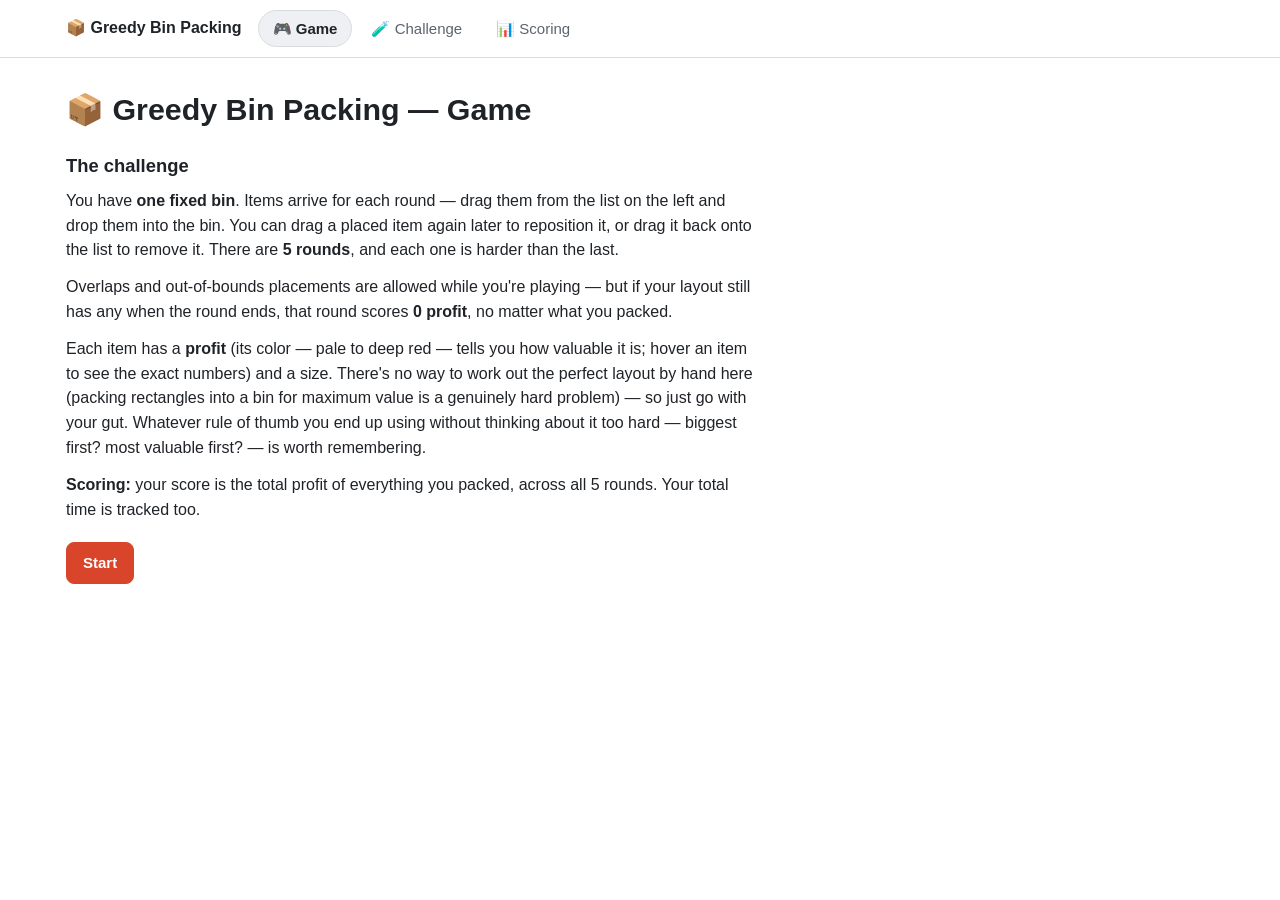
==== Greedy_BinPacking_HTML/index.html @ df050a49 "Add static HTML version of the bin packing app for GitHub Pages Runs entirely in each student's brow" ====
<!doctype html>
<html lang="en">
<head>
  <meta charset="utf-8" />
  <meta name="viewport" content="width=device-width, initial-scale=1" />
  <title>Greedy Bin Packing</title>
  <meta name="description" content="A 2D bin-packing game for discovering greedy heuristics, plus an instance generator and grader for offline solutions." />
  <link rel="icon" href="data:image/svg+xml,<svg xmlns='http://www.w3.org/2000/svg' viewBox='0 0 100 100'><text y='.9em' font-size='90'>📦</text></svg>" />
  <link rel="stylesheet" href="css/style.css" />
  <script defer src="vendor/xlsx.full.min.js"></script>
  <script defer src="vendor/plotly-basic.min.js"></script>
  <script defer src="js/rng.js"></script>
  <script defer src="js/game_logic.js"></script>
  <script defer src="js/excel_io.js"></script>
  <script defer src="js/plotting.js"></script>
  <script defer src="js/board.js"></script>
  <script defer src="js/app.js"></script>
</head>
<body>
  <header class="topbar">
    <div class="topbar-inner">
      <span class="brand">📦 Greedy Bin Packing</span>
      <nav class="modes" role="tablist" aria-label="Mode">
        <button role="tab" data-mode="game" aria-selected="true">🎮 Game</button>
        <button role="tab" data-mode="challenge" aria-selected="false">🧪 Challenge</button>
        <button role="tab" data-mode="scoring" aria-selected="false">📊 Scoring</button>
      </nav>
    </div>
  </header>

  <main>
    <!-- ───────────────────────────── Game ───────────────────────────── -->
    <section id="mode-game" class="mode" role="tabpanel">
      <h1>📦 Greedy Bin Packing — Game</h1>

      <div id="game-intro" class="phase">
        <div class="prose">
          <h3>The challenge</h3>
          <p>You have <strong>one fixed bin</strong>. Items arrive for each round — drag them from
          the list on the left and drop them into the bin. You can drag a placed
          item again later to reposition it, or drag it back onto the list to
          remove it. There are <strong>5 rounds</strong>, and each one is harder than the last.</p>
          <p>Overlaps and out-of-bounds placements are allowed while you're playing —
          but if your layout still has any when the round ends, that round scores
          <strong>0 profit</strong>, no matter what you packed.</p>
          <p>Each item has a <strong>profit</strong> (its color — pale to deep red — tells you how
          valuable it is; hover an item to see the exact numbers) and a size. There's
          no way to work out the perfect layout by hand here (packing rectangles
          into a bin for maximum value is a genuinely hard problem) — so just go
          with your gut. Whatever rule of thumb you end up using without thinking
          about it too hard — biggest first? most valuable first? — is worth
          remembering.</p>
          <p><strong>Scoring:</strong> your score is the total profit of everything you packed,
          across all 5 rounds. Your total time is tracked too.</p>
        </div>
        <button id="game-start" class="btn primary">Start</button>
      </div>

      <div id="game-playing" class="phase" hidden>
        <h2 id="round-title">Round 1 of 5</h2>
        <div class="metrics">
          <div class="metric"><div class="metric-label">Elapsed</div><div class="metric-value" id="m-elapsed">0s</div></div>
          <div class="metric"><div class="metric-label">Profit so far</div><div class="metric-value" id="m-profit">0</div></div>
          <div class="metric"><div class="metric-label">Utilization</div><div class="metric-value" id="m-util">0%</div></div>
        </div>
        <p class="caption">Drag a card from the list into the bin. Once placed, drag an item to move
          it, click ⟳ to rotate it, or click ✕ to remove it. Hover a card to see its
          profit and size.</p>
        <div class="board-scroll"><div id="board"></div></div>
        <label id="confirm-wrap" class="checkbox" hidden>
          <input type="checkbox" id="confirm-infeasible" />
          I understand this round will score 0 profit because of the overlap/out-of-bounds items above
        </label>
        <button id="game-next" class="btn primary">Next round</button>
      </div>

      <div id="game-final" class="phase" hidden>
        <h2>🏁 Final report</h2>
        <div class="metrics">
          <div class="metric"><div class="metric-label">Total score (profit)</div><div class="metric-value" id="f-score"></div></div>
          <div class="metric"><div class="metric-label">Total time</div><div class="metric-value" id="f-time"></div></div>
          <div class="metric"><div class="metric-label">Avg. utilization</div><div class="metric-value" id="f-util"></div></div>
        </div>
        <div class="table-wrap"><table id="final-table"></table></div>
        <div id="final-chart" class="chart"></div>
        <div class="row">
          <button id="dl-results" class="btn">Download my results (.xlsx)</button>
          <button id="play-again" class="btn">Play again</button>
        </div>
      </div>
    </section>

    <!-- ─────────────────────────── Challenge ─────────────────────────── -->
    <section id="mode-challenge" class="mode" role="tabpanel" hidden>
      <h1>🧪 Challenge Mode — Instance Generator</h1>
      <div class="prose">
        <p>Generate a batch of bin-packing instances to solve <strong>offline</strong> with your own
        code. Same rules as the game: one fixed bin per instance, pack items to
        maximize profit, no overlaps or out-of-bounds placements allowed.</p>
        <p>Pick a <strong>seed</strong> so your batch is reproducible, a <strong>difficulty</strong> level (higher
        = more items, a bigger bin, and tighter capacity — difficulty 10 means
        hundreds of items, well past anything solvable by hand), and how many
        instances you want bundled into one file.</p>
      </div>
      <div class="inputs">
        <label class="field"><span>Seed / code</span>
          <input type="number" id="c-seed" min="0" step="1" value="42" inputmode="numeric" /></label>
        <label class="field"><span>Difficulty <output id="c-diff-out">5</output></span>
          <input type="range" id="c-diff" min="1" max="10" step="1" value="5" /></label>
        <label class="field"><span>Number of instances</span>
          <input type="number" id="c-n" min="1" max="50" step="1" value="10" inputmode="numeric" /></label>
      </div>
      <button id="c-generate" class="btn primary">Generate instances</button>
      <div id="c-result" hidden>
        <div class="alert success" id="c-summary"></div>
        <button id="c-download" class="btn primary">Download instances (.xlsx)</button>
        <p class="caption">One row per item, with blank x, y, and rotated columns. Fill those in
          (TRUE/FALSE for rotated) for whichever items your algorithm decides to
          pack, and leave them blank for anything you skip — then upload this same
          file, filled in, to Scoring mode to get graded.</p>
      </div>
    </section>

    <!-- ──────────────────────────── Scoring ──────────────────────────── -->
    <section id="mode-scoring" class="mode" role="tabpanel" hidden>
      <h1>📊 Scoring Mode — Grade a Submission</h1>
      <div class="prose">
        <p>Upload your completed instances file (the one from Challenge mode, with the
        x/y/rotated columns filled in offline). Each instance is graded
        independently — an instance with any overlapping or out-of-bounds item
        scores <strong>0 profit</strong>, regardless of what else was packed correctly.</p>
        <p>The file is also checked against the signature recorded when it was
        generated, to flag whether the underlying instance data (bin size, item
        dimensions, profits) was altered.</p>
      </div>
      <label class="field"><span>Completed instances file (.xlsx)</span>
        <input type="file" id="s-file" accept=".xlsx" /></label>
      <button id="s-score" class="btn primary" disabled>Score submission</button>
      <div id="s-error" class="alert error" hidden></div>
      <div id="s-results" hidden>
        <div id="s-integrity" class="alert"></div>
        <div class="metrics four">
          <div class="metric"><div class="metric-label">Total score</div><div class="metric-value" id="s-total"></div></div>
          <div class="metric"><div class="metric-label">Potential</div><div class="metric-value" id="s-potential"></div></div>
          <div class="metric"><div class="metric-label">Feasible instances</div><div class="metric-value" id="s-feasible"></div></div>
          <div class="metric"><div class="metric-label">Avg. utilization</div><div class="metric-value" id="s-util"></div></div>
        </div>
        <div class="table-wrap"><table id="s-table"></table></div>
        <button id="s-dl-report" class="btn">Download report (.txt)</button>
        <h3>Inspect a solution</h3>
        <label class="field"><span>Instance to plot</span><select id="s-select"></select></label>
        <div id="s-infeasible" class="alert error" hidden>This instance's solution is infeasible (overlap or out-of-bounds) — scored 0 profit.</div>
        <div id="s-plot" class="chart"></div>
      </div>
    </section>
  </main>

  <div id="toast-stack" aria-live="polite"></div>
  <noscript><p class="alert error">This page needs JavaScript to run.</p></noscript>
</body>
</html>
---- Greedy_BinPacking_HTML/css/style.css ----
:root {
  --bg: #ffffff;
  --surface: #f6f7f9;
  --surface-2: #eef0f3;
  --text: #1f2328;
  --muted: #5d6470;
  --border: #d8dce2;
  --accent: #d9452b;
  --accent-text: #ffffff;
  --success-bg: #e7f5ea;
  --success-text: #1d6b33;
  --error-bg: #fdeceb;
  --error-text: #9c2a1f;
  --info-bg: #e8f0fb;
  --info-text: #1f4f8f;
  --focus: #2f6fdd;
  --radius: 8px;
  color-scheme: light;
}
@media (prefers-color-scheme: dark) {
  :root {
    --bg: #15171a;
    --surface: #1e2125;
    --surface-2: #272b30;
    --text: #e8eaed;
    --muted: #a0a7b1;
    --border: #363b42;
    --accent: #ef6a4f;
    --accent-text: #15171a;
    --success-bg: #17311f;
    --success-text: #8fd6a2;
    --error-bg: #3a1c19;
    --error-text: #f3a69b;
    --info-bg: #172a45;
    --info-text: #9cc2f5;
    --focus: #7aa7f2;
    color-scheme: dark;
  }
}

* { box-sizing: border-box; }
html { -webkit-text-size-adjust: 100%; }
body {
  margin: 0;
  background: var(--bg);
  color: var(--text);
  font: 16px/1.55 -apple-system, BlinkMacSystemFont, "Segoe UI", Roboto, Helvetica, Arial, sans-serif;
}
[hidden] { display: none !important; }

.topbar {
  position: sticky; top: 0; z-index: 10;
  background: var(--bg);
  border-bottom: 1px solid var(--border);
}
.topbar-inner {
  max-width: 1180px; margin: 0 auto; padding: 10px 16px;
  display: flex; align-items: center; gap: 16px; flex-wrap: wrap;
}
.brand { font-weight: 700; }
.modes { display: flex; gap: 4px; flex-wrap: wrap; }
.modes button {
  font: inherit; font-size: 15px;
  border: 1px solid transparent; border-radius: 999px;
  background: transparent; color: var(--muted);
  padding: 6px 14px; cursor: pointer;
}
.modes button:hover { background: var(--surface); color: var(--text); }
.modes button[aria-selected="true"] { background: var(--surface-2); color: var(--text); border-color: var(--border); font-weight: 600; }

main { max-width: 1180px; margin: 0 auto; padding: 8px 16px 64px; }
h1 { font-size: 1.9rem; line-height: 1.25; margin: 24px 0 16px; }
h2 { font-size: 1.4rem; margin: 20px 0 12px; }
h3 { font-size: 1.15rem; margin: 24px 0 8px; }
.prose { max-width: 78ch; }
.prose p { margin: 0 0 12px; }
.caption { color: var(--muted); font-size: 14px; max-width: 90ch; }

.btn {
  font: inherit; font-size: 15px;
  display: inline-flex; align-items: center; gap: 6px;
  padding: 8px 16px; margin: 8px 8px 8px 0;
  border-radius: var(--radius); border: 1px solid var(--border);
  background: var(--bg); color: var(--text); cursor: pointer;
}
.btn:hover:not(:disabled) { background: var(--surface); }
.btn.primary { background: var(--accent); border-color: var(--accent); color: var(--accent-text); font-weight: 600; }
.btn.primary:hover:not(:disabled) { filter: brightness(1.07); background: var(--accent); }
.btn:disabled { opacity: 0.5; cursor: not-allowed; }
:focus-visible { outline: 2px solid var(--focus); outline-offset: 2px; }
.row { display: flex; flex-wrap: wrap; gap: 0 8px; }

.metrics { display: grid; grid-template-columns: repeat(3, minmax(0, 1fr)); gap: 12px; margin: 8px 0 16px; }
.metrics.four { grid-template-columns: repeat(4, minmax(0, 1fr)); }
@media (max-width: 640px) { .metrics, .metrics.four { grid-template-columns: repeat(2, minmax(0, 1fr)); } }
.metric-label { color: var(--muted); font-size: 14px; }
.metric-value { font-size: 1.9rem; font-weight: 600; font-variant-numeric: tabular-nums; line-height: 1.3; }

.field { display: flex; flex-direction: column; gap: 6px; margin: 8px 0; font-size: 14px; color: var(--muted); }
.field > span { display: flex; justify-content: space-between; gap: 8px; }
.field output { color: var(--text); font-weight: 600; }
input[type="number"], select, textarea {
  font: inherit; font-size: 15px; color: var(--text);
  background: var(--surface); border: 1px solid var(--border); border-radius: var(--radius);
  padding: 8px 10px; width: 100%;
}
input[type="range"] { width: 100%; accent-color: var(--accent); }
input[type="file"] { font: inherit; font-size: 14px; color: var(--text); }
textarea { resize: vertical; max-width: 90ch; }
.inputs { display: grid; grid-template-columns: repeat(3, minmax(0, 1fr)); gap: 16px; max-width: 900px; }
@media (max-width: 640px) { .inputs { grid-template-columns: 1fr; } }
.checkbox { display: flex; gap: 8px; align-items: flex-start; margin: 12px 0 4px; font-size: 15px; }
.checkbox input { margin-top: 4px; accent-color: var(--accent); }

.alert { padding: 12px 16px; border-radius: var(--radius); margin: 12px 0; font-size: 15px; }
.alert.success { background: var(--success-bg); color: var(--success-text); }
.alert.error { background: var(--error-bg); color: var(--error-text); }
.alert.info { background: var(--info-bg); color: var(--info-text); }

.table-wrap { overflow-x: auto; margin: 8px 0 16px; border: 1px solid var(--border); border-radius: var(--radius); }
table { border-collapse: collapse; width: 100%; font-size: 14px; font-variant-numeric: tabular-nums; }
th, td { padding: 6px 12px; border-bottom: 1px solid var(--border); text-align: right; white-space: nowrap; }
th { background: var(--surface); font-weight: 600; color: var(--muted); }
th.text, td.text { text-align: left; }
tr:last-child td { border-bottom: none; }
.chart { width: 100%; min-height: 0; }

#toast-stack { position: fixed; right: 16px; bottom: 16px; display: flex; flex-direction: column; gap: 8px; z-index: 50; max-width: calc(100vw - 32px); }
.toast {
  background: var(--surface-2); color: var(--text); border: 1px solid var(--border);
  border-radius: var(--radius); padding: 10px 14px; font-size: 14px;
  box-shadow: 0 6px 24px rgba(0, 0, 0, 0.18);
  transition: opacity 0.3s, transform 0.3s;
}
.toast.leaving { opacity: 0; transform: translateY(8px); }

/* ── Board ─────────────────────────────────────────────────────────── */
.board-scroll { overflow-x: auto; padding-bottom: 4px; }
.bp-root { display: flex; gap: 16px; align-items: flex-start; padding: 4px; width: max-content; }
.bp-palette {
  width: 150px; flex-shrink: 0; min-height: 120px; max-height: 480px; overflow-y: auto;
  display: flex; flex-direction: column; gap: 8px; padding: 2px 4px 2px 2px; border-radius: 6px;
}
.bp-palette.bp-drop-target { background: var(--info-bg); }
.bp-palette-empty { color: var(--muted); font-size: 12px; padding: 8px; border: 1px dashed var(--border); border-radius: 6px; }
.bp-card {
  display: flex; align-items: center; gap: 8px;
  border: 1px solid var(--border); border-radius: 6px; padding: 6px;
  cursor: grab; background: var(--surface); user-select: none;
}
.bp-card:active { cursor: grabbing; }
.bp-swatch { width: 32px; height: 32px; border-radius: 4px; flex-shrink: 0; border: 1px solid rgba(0, 0, 0, 0.15); }
.bp-label { font-size: 12px; line-height: 1.3; }
.bp-label-id { font-weight: 600; }
.bp-label-detail { font-size: 10px; color: var(--muted); }
/* The bin stays white with a light grid in both themes, like the original. */
.bp-bin-wrap {
  border: 2px solid #333; position: relative; flex-shrink: 0;
  background-color: #fff;
  background-image: linear-gradient(#eee 1px, transparent 1px), linear-gradient(90deg, #eee 1px, transparent 1px);
  background-size: 26px 26px;
}
.bp-bin { position: relative; width: 100%; height: 100%; }
.bp-placed {
  position: absolute; border: 1px solid white; border-radius: 2px;
  display: flex; align-items: center; justify-content: center;
  color: white; font-size: 11px; font-weight: 600; cursor: grab;
}
.bp-controls { position: absolute; top: 2px; right: 2px; display: flex; gap: 2px; }
.bp-icon-btn {
  width: 18px; height: 18px; border: none; border-radius: 3px; padding: 0;
  background: rgba(255, 255, 255, 0.85); color: #222; cursor: pointer; font-size: 11px; line-height: 18px;
}
.bp-icon-btn:hover { background: #fff; }
.bp-delete { color: #b3261e; font-weight: 700; }
.bp-preview { position: absolute; border: 2px dashed #999; border-radius: 2px; pointer-events: none; display: none; }
.bp-ghost { position: absolute; top: -1000px; left: -1000px; border: 1px solid white; opacity: 0.9; }
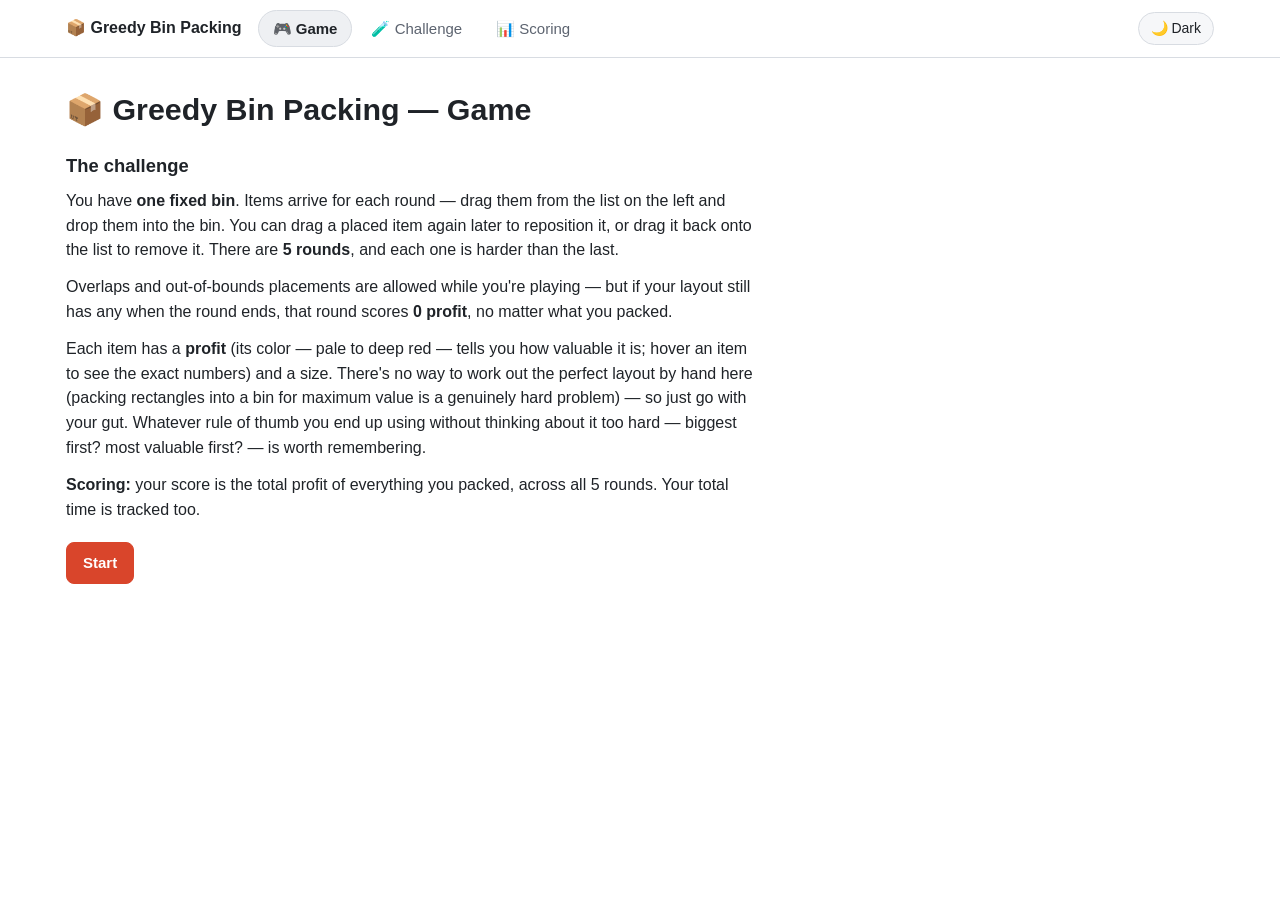
==== commit 63ee3ea2: "Bin packing HTML: add light/dark mode toggle - Top-bar button switches themes; starts from the syste" ====
--- a/Greedy_BinPacking_HTML/index.html
+++ b/Greedy_BinPacking_HTML/index.html
@@ -6,6 +6,13 @@
   <title>Greedy Bin Packing</title>
   <meta name="description" content="A 2D bin-packing game for discovering greedy heuristics, plus an instance generator and grader for offline solutions." />
   <link rel="icon" href="data:image/svg+xml,<svg xmlns='http://www.w3.org/2000/svg' viewBox='0 0 100 100'><text y='.9em' font-size='90'>📦</text></svg>" />
+  <script>
+    // Apply a saved light/dark choice before first paint (no flash).
+    try {
+      var t = localStorage.getItem("bp-theme");
+      if (t === "light" || t === "dark") document.documentElement.dataset.theme = t;
+    } catch (e) {}
+  </script>
   <link rel="stylesheet" href="css/style.css" />
   <script defer src="vendor/xlsx.full.min.js"></script>
   <script defer src="vendor/plotly-basic.min.js"></script>
@@ -25,6 +32,7 @@
         <button role="tab" data-mode="challenge" aria-selected="false">🧪 Challenge</button>
         <button role="tab" data-mode="scoring" aria-selected="false">📊 Scoring</button>
       </nav>
+      <button id="theme-toggle" class="theme-toggle" type="button"></button>
     </div>
   </header>
 
--- a/Greedy_BinPacking_HTML/css/style.css
+++ b/Greedy_BinPacking_HTML/css/style.css
@@ -17,8 +17,10 @@
   --radius: 8px;
   color-scheme: light;
 }
+/* Dark tokens apply when the system is dark and the visitor hasn't picked
+ * light, or when the visitor picked dark (data-theme set by the toggle). */
 @media (prefers-color-scheme: dark) {
-  :root {
+  :root:not([data-theme="light"]) {
     --bg: #15171a;
     --surface: #1e2125;
     --surface-2: #272b30;
@@ -37,6 +39,24 @@
     color-scheme: dark;
   }
 }
+:root[data-theme="dark"] {
+  --bg: #15171a;
+    --surface: #1e2125;
+    --surface-2: #272b30;
+    --text: #e8eaed;
+    --muted: #a0a7b1;
+    --border: #363b42;
+    --accent: #ef6a4f;
+    --accent-text: #15171a;
+    --success-bg: #17311f;
+    --success-text: #8fd6a2;
+    --error-bg: #3a1c19;
+    --error-text: #f3a69b;
+    --info-bg: #172a45;
+    --info-text: #9cc2f5;
+  --focus: #7aa7f2;
+  color-scheme: dark;
+}
 
 * { box-sizing: border-box; }
 html { -webkit-text-size-adjust: 100%; }
@@ -67,6 +87,23 @@
 }
 .modes button:hover { background: var(--surface); color: var(--text); }
 .modes button[aria-selected="true"] { background: var(--surface-2); color: var(--text); border-color: var(--border); font-weight: 600; }
+.theme-toggle {
+  margin-left: auto;
+  font: inherit; font-size: 14px;
+  display: inline-flex; align-items: center; gap: 6px;
+  border: 1px solid var(--border); border-radius: 999px;
+  background: var(--surface); color: var(--text);
+  padding: 5px 12px; cursor: pointer;
+}
+.theme-toggle:hover { background: var(--surface-2); }
+/* Phones: title + toggle on one row, tabs on the next, so the sticky
+ * header stays two rows tall. */
+@media (max-width: 640px) {
+  .topbar-inner { gap: 8px 12px; padding: 8px 16px; }
+  .theme-toggle { order: 2; }
+  .modes { order: 3; width: 100%; }
+  .modes button { font-size: 14px; padding: 5px 10px; }
+}
 
 main { max-width: 1180px; margin: 0 auto; padding: 8px 16px 64px; }
 h1 { font-size: 1.9rem; line-height: 1.25; margin: 24px 0 16px; }
